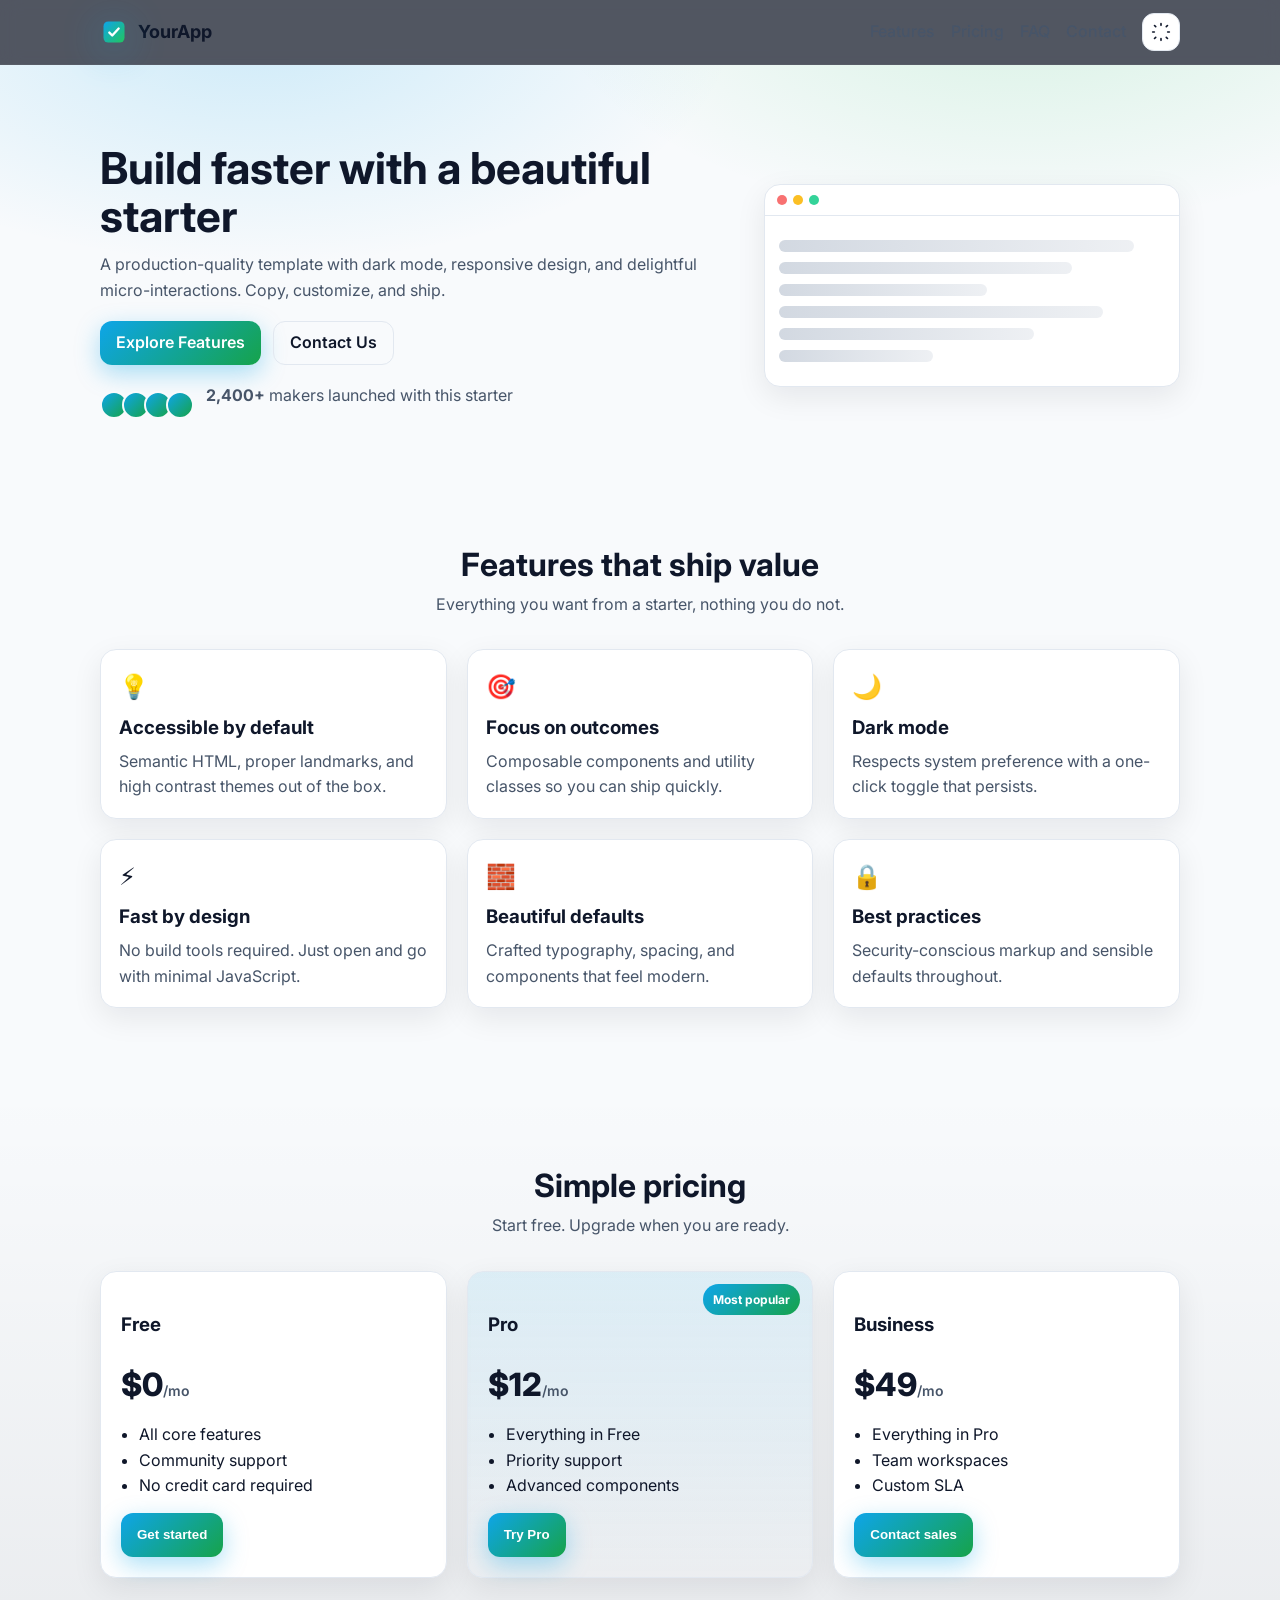
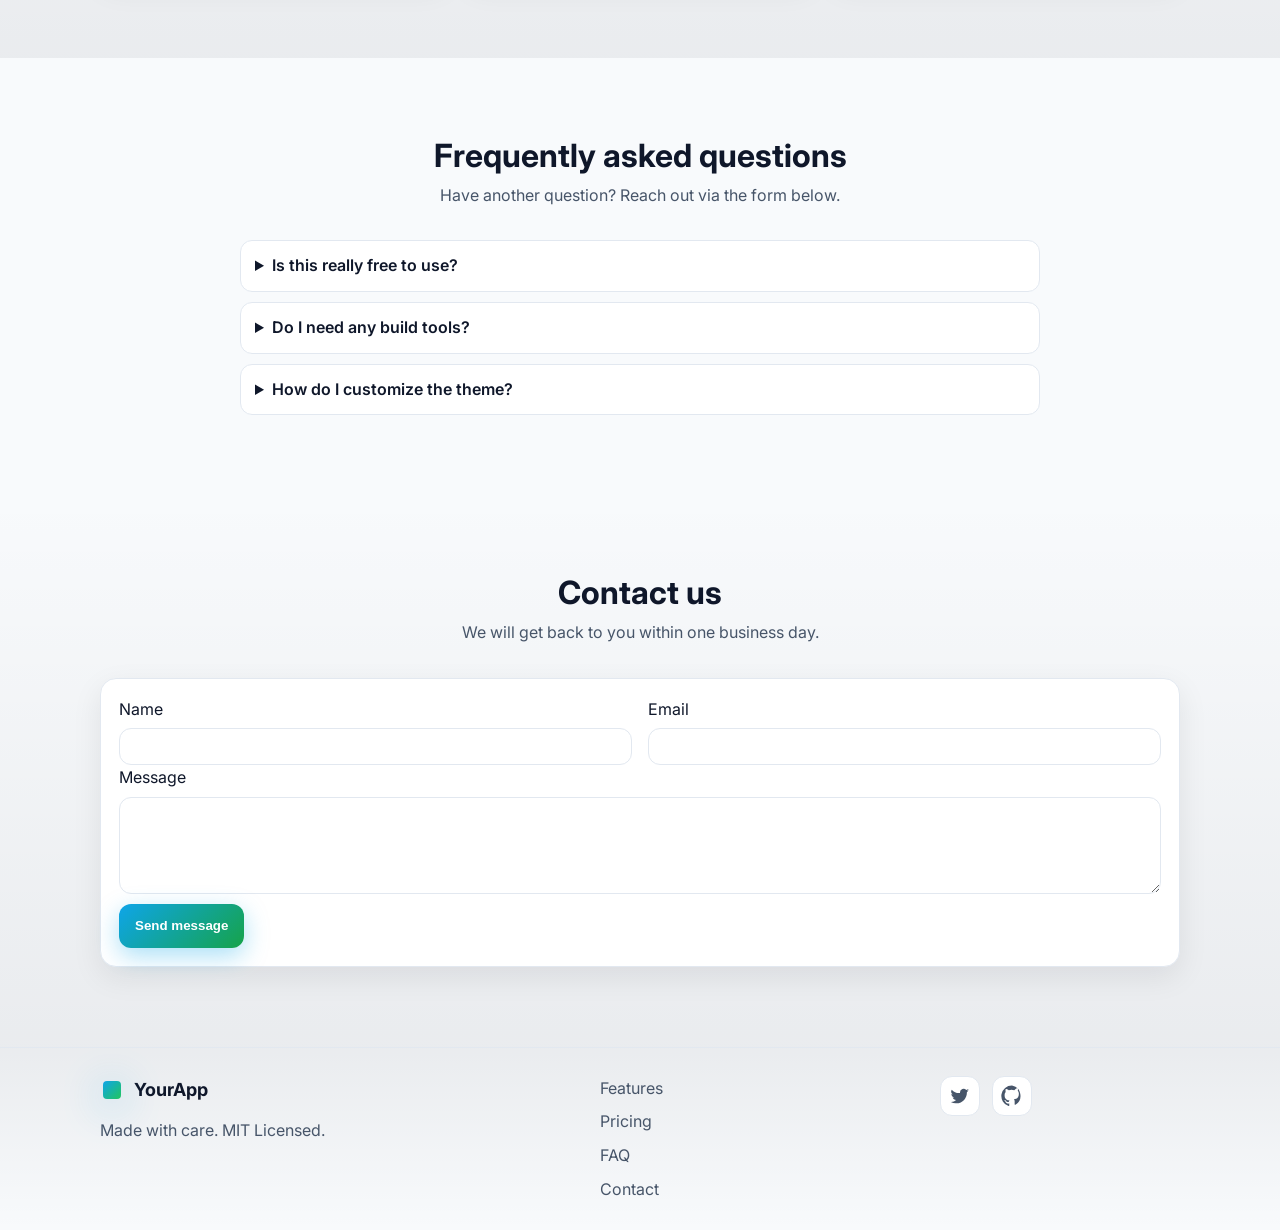
==== index.html @ cc0a560b "Create initial landing page with responsive design and dark mode Co-authored-by: mudassirhasan11 <mu" ====
<!doctype html>
<html lang="en">
  <head>
    <meta charset="utf-8" />
    <meta name="viewport" content="width=device-width, initial-scale=1" />
    <meta name="color-scheme" content="light dark" />
    <meta name="theme-color" content="#0ea5e9" />
    <title>YourApp — Modern Web App</title>
    <meta name="description" content="A modern, responsive website app template with dark mode and beautiful UI." />
    <link rel="preconnect" href="https://fonts.googleapis.com" />
    <link rel="preconnect" href="https://fonts.gstatic.com" crossorigin />
    <link href="https://fonts.googleapis.com/css2?family=Inter:wght@400;500;600;700;800&display=swap" rel="stylesheet">
    <link rel="stylesheet" href="/styles.css" />
  </head>
  <body class="theme">
    <a class="skip-link" href="#main">Skip to content</a>

    <header class="site-header">
      <div class="container header-inner">
        <a class="brand" href="#home" aria-label="YourApp home">
          <svg class="brand-mark" viewBox="0 0 24 24" width="28" height="28" aria-hidden="true" focusable="false">
            <defs>
              <linearGradient id="g" x1="0" y1="0" x2="1" y2="1">
                <stop offset="0%" stop-color="#0ea5e9" />
                <stop offset="100%" stop-color="#22c55e" />
              </linearGradient>
            </defs>
            <rect x="3" y="3" width="18" height="18" rx="4" fill="url(#g)" />
            <path d="M8 12.5l2.5 2.5L16 9" fill="none" stroke="white" stroke-width="2" stroke-linecap="round" stroke-linejoin="round" />
          </svg>
          <span class="brand-name">YourApp</span>
        </a>

        <button class="nav-toggle" id="navToggle" aria-expanded="false" aria-controls="siteNav" aria-label="Open menu">
          <span class="nav-toggle-bar"></span>
          <span class="nav-toggle-bar"></span>
          <span class="nav-toggle-bar"></span>
        </button>

        <nav class="site-nav" id="siteNav" aria-label="Primary">
          <a href="#features">Features</a>
          <a href="#pricing">Pricing</a>
          <a href="#faq">FAQ</a>
          <a href="#contact">Contact</a>
          <button id="themeToggle" class="theme-toggle" type="button" aria-label="Toggle dark mode">
            <svg class="sun" viewBox="0 0 24 24" width="20" height="20" aria-hidden="true"><path d="M12 4V2m0 20v-2M4 12H2m20 0h-2M5.64 5.64L4.22 4.22m15.56 15.56-1.42-1.42M18.36 5.64l1.42-1.42M5.64 18.36l-1.42 1.42" stroke="currentColor" stroke-width="2" stroke-linecap="round"/></svg>
            <svg class="moon" viewBox="0 0 24 24" width="20" height="20" aria-hidden="true"><path d="M21 12.79A9 9 0 1 1 11.21 3 7 7 0 0 0 21 12.79z" fill="currentColor"/></svg>
          </button>
        </nav>
      </div>
    </header>

    <main id="main">
      <section id="home" class="hero">
        <div class="container hero-inner">
          <div class="hero-content">
            <h1>Build faster with a beautiful starter</h1>
            <p>A production-quality template with dark mode, responsive design, and delightful micro-interactions. Copy, customize, and ship.</p>
            <div class="hero-actions">
              <a href="#features" class="btn btn-primary">Explore Features</a>
              <a href="#contact" class="btn btn-ghost">Contact Us</a>
            </div>
            <div class="hero-trust">
              <div class="avatars" aria-hidden="true">
                <span class="avatar a1"></span>
                <span class="avatar a2"></span>
                <span class="avatar a3"></span>
                <span class="avatar a4"></span>
              </div>
              <p><strong>2,400+</strong> makers launched with this starter</p>
            </div>
          </div>
          <div class="hero-visual" aria-hidden="true">
            <div class="visual-card">
              <div class="visual-header">
                <span class="dot red"></span>
                <span class="dot yellow"></span>
                <span class="dot green"></span>
              </div>
              <div class="visual-body">
                <div class="code-line" style="--w:92%"></div>
                <div class="code-line" style="--w:76%"></div>
                <div class="code-line" style="--w:54%"></div>
                <div class="code-line" style="--w:84%"></div>
                <div class="code-line" style="--w:66%"></div>
                <div class="code-line" style="--w:40%"></div>
              </div>
            </div>
          </div>
        </div>
      </section>

      <section id="features" class="section">
        <div class="container">
          <header class="section-header">
            <h2>Features that ship value</h2>
            <p>Everything you want from a starter, nothing you do not.</p>
          </header>
          <div class="grid features-grid">
            <article class="card feature" tabindex="0">
              <div class="icon" aria-hidden="true">💡</div>
              <h3>Accessible by default</h3>
              <p>Semantic HTML, proper landmarks, and high contrast themes out of the box.</p>
            </article>
            <article class="card feature" tabindex="0">
              <div class="icon" aria-hidden="true">🎯</div>
              <h3>Focus on outcomes</h3>
              <p>Composable components and utility classes so you can ship quickly.</p>
            </article>
            <article class="card feature" tabindex="0">
              <div class="icon" aria-hidden="true">🌙</div>
              <h3>Dark mode</h3>
              <p>Respects system preference with a one-click toggle that persists.</p>
            </article>
            <article class="card feature" tabindex="0">
              <div class="icon" aria-hidden="true">⚡</div>
              <h3>Fast by design</h3>
              <p>No build tools required. Just open and go with minimal JavaScript.</p>
            </article>
            <article class="card feature" tabindex="0">
              <div class="icon" aria-hidden="true">🧱</div>
              <h3>Beautiful defaults</h3>
              <p>Crafted typography, spacing, and components that feel modern.</p>
            </article>
            <article class="card feature" tabindex="0">
              <div class="icon" aria-hidden="true">🔒</div>
              <h3>Best practices</h3>
              <p>Security-conscious markup and sensible defaults throughout.</p>
            </article>
          </div>
        </div>
      </section>

      <section id="pricing" class="section alt">
        <div class="container">
          <header class="section-header">
            <h2>Simple pricing</h2>
            <p>Start free. Upgrade when you are ready.</p>
          </header>
          <div class="grid pricing-grid">
            <article class="card plan">
              <h3>Free</h3>
              <p class="price">$0<span>/mo</span></p>
              <ul class="list">
                <li>All core features</li>
                <li>Community support</li>
                <li>No credit card required</li>
              </ul>
              <button class="btn btn-primary">Get started</button>
            </article>
            <article class="card plan highlight" aria-label="Most popular">
              <div class="badge">Most popular</div>
              <h3>Pro</h3>
              <p class="price">$12<span>/mo</span></p>
              <ul class="list">
                <li>Everything in Free</li>
                <li>Priority support</li>
                <li>Advanced components</li>
              </ul>
              <button class="btn btn-primary">Try Pro</button>
            </article>
            <article class="card plan">
              <h3>Business</h3>
              <p class="price">$49<span>/mo</span></p>
              <ul class="list">
                <li>Everything in Pro</li>
                <li>Team workspaces</li>
                <li>Custom SLA</li>
              </ul>
              <button class="btn btn-primary">Contact sales</button>
            </article>
          </div>
        </div>
      </section>

      <section id="faq" class="section">
        <div class="container">
          <header class="section-header">
            <h2>Frequently asked questions</h2>
            <p>Have another question? Reach out via the form below.</p>
          </header>
          <div class="faq">
            <details>
              <summary>Is this really free to use?</summary>
              <p>Yes. You can use, modify, and deploy this starter anywhere. No attribution required.</p>
            </details>
            <details>
              <summary>Do I need any build tools?</summary>
              <p>No. This is a static site with zero build-step. Use any static host or simple HTTP server.</p>
            </details>
            <details>
              <summary>How do I customize the theme?</summary>
              <p>Adjust CSS variables in <code>styles.css</code>. Extend components or add utilities as needed.</p>
            </details>
          </div>
        </div>
      </section>

      <section id="contact" class="section alt">
        <div class="container">
          <header class="section-header">
            <h2>Contact us</h2>
            <p>We will get back to you within one business day.</p>
          </header>
          <form id="contactForm" class="card form" novalidate>
            <div class="grid form-grid">
              <label>
                <span>Name</span>
                <input type="text" name="name" autocomplete="name" required />
              </label>
              <label>
                <span>Email</span>
                <input type="email" name="email" autocomplete="email" required />
              </label>
            </div>
            <label>
              <span>Message</span>
              <textarea name="message" rows="5" required></textarea>
            </label>
            <div class="form-actions">
              <button type="submit" class="btn btn-primary">Send message</button>
              <p id="formStatus" role="status" aria-live="polite"></p>
            </div>
          </form>
        </div>
      </section>
    </main>

    <footer class="site-footer">
      <div class="container footer-inner">
        <div class="footer-brand">
          <a class="brand" href="#home" aria-label="YourApp home">
            <svg class="brand-mark" viewBox="0 0 24 24" width="24" height="24" aria-hidden="true"><rect x="3" y="3" width="18" height="18" rx="4" fill="url(#g)" /></svg>
            <span class="brand-name">YourApp</span>
          </a>
          <p>Made with care. MIT Licensed.</p>
        </div>
        <nav class="footer-nav" aria-label="Footer">
          <a href="#features">Features</a>
          <a href="#pricing">Pricing</a>
          <a href="#faq">FAQ</a>
          <a href="#contact">Contact</a>
        </nav>
        <div class="footer-social">
          <a href="#" aria-label="Twitter" class="social">
            <svg viewBox="0 0 24 24" width="22" height="22" aria-hidden="true"><path d="M22 5.8c-.7.3-1.5.6-2.3.7.8-.5 1.4-1.2 1.7-2.1-.8.5-1.7.9-2.6 1.1A3.8 3.8 0 0 0 12 7.8c0 .3 0 .6.1.9A10.8 10.8 0 0 1 3 5.1a3.8 3.8 0 0 0 1.2 5.1c-.6 0-1.1-.2-1.6-.4v.1c0 1.8 1.3 3.4 3.1 3.8-.6.1-1.1.1-1.7 0 .5 1.6 2 2.7 3.8 2.7A7.6 7.6 0 0 1 2 18.6 10.8 10.8 0 0 0 7.9 20c7.5 0 11.6-6.2 11.6-11.6v-.5c.8-.5 1.4-1.2 1.9-2.1z" fill="currentColor"/></svg>
          </a>
          <a href="#" aria-label="GitHub" class="social">
            <svg viewBox="0 0 24 24" width="22" height="22" aria-hidden="true"><path d="M12 .5A11.5 11.5 0 0 0 8.2 22.9c.6.1.8-.2.8-.6v-2.1c-3.3.7-4-1.6-4-1.6-.5-1.2-1.1-1.6-1.1-1.6-.9-.6.1-.6.1-.6 1 .1 1.5 1 1.5 1 .9 1.5 2.5 1.1 3.1.8.1-.7.4-1.1.7-1.4-2.6-.3-5.4-1.3-5.4-6 0-1.3.5-2.4 1.2-3.2 0-.3-.5-1.6.1-3.2 0 0 1-.3 3.3 1.2a11.5 11.5 0 0 1 6 0C17.2 2.9 18.2 3.2 18.2 3.2c.6 1.6.2 2.9.1 3.2.8.9 1.2 2 1.2 3.2 0 4.7-2.8 5.7-5.4 6 .4.4.8 1.1.8 2.2v3.2c0 .4.2.7.8.6A11.5 11.5 0 0 0 12 .5z" fill="currentColor"/></svg>
          </a>
        </div>
      </div>
    </footer>

    <script src="/main.js" defer></script>
  </body>
</html>
---- styles.css ----
:root{--bg: #0b1020;--bg-elev: #0f1732;--text: #e6e7ee;--muted:#a1a6b3;--brand:#0ea5e9;--brand-2:#22c55e;--border:#1e2747;--card:#0f1732;--shadow: 0 10px 30px rgba(2,8,23,.35)}
@media (prefers-color-scheme: light){:root{--bg:#f8fafc;--bg-elev:#ffffff;--text:#0f172a;--muted:#475569;--brand:#0ea5e9;--brand-2:#16a34a;--border:#e2e8f0;--card:#ffffff;--shadow: 0 10px 30px rgba(2,8,23,.08)}}
html,body{padding:0;margin:0}
*{box-sizing:border-box}
html{scroll-behavior:smooth}
body{font-family:Inter,ui-sans-serif,system-ui,-apple-system,Segoe UI,Roboto,Ubuntu,Cantarell,Noto Sans,sans-serif;line-height:1.6;background:var(--bg);color:var(--text)}
img,svg{display:block}

/* Utilities */
.container{max-width:1120px;margin:0 auto;padding:0 20px}
.section{padding:80px 0}
.section.alt{background:linear-gradient(180deg,transparent,rgba(2,8,23,.06))}
.section-header{max-width:720px;margin:0 auto 32px;text-align:center}
.section-header h2{font-size:32px;line-height:1.15;margin:0 0 8px}
.section-header p{margin:0;color:var(--muted)}
.grid{display:grid;gap:20px}
.features-grid{grid-template-columns:repeat(3,minmax(0,1fr))}
.pricing-grid{grid-template-columns:repeat(3,minmax(0,1fr))}
.form-grid{grid-template-columns:repeat(2,minmax(0,1fr));gap:16px}
@media (max-width: 960px){.features-grid,.pricing-grid{grid-template-columns:repeat(2,minmax(0,1fr))}}
@media (max-width: 640px){.features-grid,.pricing-grid,.form-grid{grid-template-columns:1fr}}

/* Header */
.skip-link{position:absolute;left:-999px;top:auto;width:1px;height:1px;overflow:hidden}
.skip-link:focus{left:16px;top:16px;width:auto;height:auto;padding:10px 14px;background:var(--bg-elev);border:1px solid var(--border);border-radius:10px}
.site-header{position:sticky;top:0;z-index:40;background:rgba(11,16,32,.7);backdrop-filter:saturate(1.2) blur(10px);border-bottom:1px solid rgba(255,255,255,.04)}
.header-inner{display:flex;align-items:center;justify-content:space-between;height:64px}
.brand{display:inline-flex;align-items:center;gap:10px;font-weight:700;color:var(--text);text-decoration:none}
.brand-mark{filter:drop-shadow(0 6px 20px rgba(14,165,233,.45))}
.brand-name{font-size:18px}
.site-nav{display:flex;align-items:center;gap:16px}
.site-nav a{color:var(--muted);text-decoration:none;font-weight:500}
.site-nav a:hover{color:var(--text)}
.theme-toggle{display:inline-grid;place-items:center;border:1px solid var(--border);border-radius:12px;background:var(--bg-elev);color:var(--text);padding:8px}
.theme-toggle .moon{display:none}
.theme.dark .theme-toggle .sun{display:none}
.theme.dark .theme-toggle .moon{display:block}
.nav-toggle{display:none;flex-direction:column;gap:4px;border:none;background:transparent}
.nav-toggle .nav-toggle-bar{width:22px;height:2px;background:var(--text);border-radius:1px}
@media (max-width: 880px){
  .nav-toggle{display:flex}
  .site-nav{position:fixed;inset:64px 0 auto 0;display:grid;background:var(--bg-elev);border-bottom:1px solid var(--border);padding:12px 20px;transform:translateY(-120%);transition:transform .25s ease}
  .site-nav.open{transform:translateY(0)}
}

/* Hero */
.hero{padding:80px 0 40px;background:
  radial-gradient(800px 400px at 20% -10%, rgba(14,165,233,.18), transparent 60%),
  radial-gradient(800px 400px at 80% -20%, rgba(34,197,94,.16), transparent 60%)}
.hero-inner{display:grid;grid-template-columns:1.2fr .8fr;gap:40px;align-items:center}
@media (max-width: 960px){.hero-inner{grid-template-columns:1fr;gap:28px}}
.hero h1{font-size:44px;line-height:1.08;margin:0 0 12px}
.hero p{margin:0 0 18px;color:var(--muted)}
.hero-actions{display:flex;gap:12px;flex-wrap:wrap}
.btn{display:inline-flex;align-items:center;justify-content:center;height:44px;padding:0 16px;border-radius:12px;font-weight:600;border:1px solid var(--border);background:var(--bg-elev);color:var(--text);text-decoration:none}
.btn:hover{transform:translateY(-1px)}
.btn-primary{background:linear-gradient(135deg,var(--brand),var(--brand-2));border:none;color:white;box-shadow:0 8px 24px rgba(14,165,233,.35)}
.btn-ghost{background:transparent}
.hero-trust{display:flex;align-items:center;gap:12px;margin-top:18px;color:var(--muted)}
.avatars{display:flex}
.avatar{width:28px;height:28px;border-radius:999px;border:2px solid var(--bg);margin-left:-6px;background:linear-gradient(135deg,var(--brand),var(--brand-2))}
.avatar:first-child{margin-left:0}
.hero-visual{display:grid}
.visual-card{border:1px solid var(--border);border-radius:16px;background:var(--card);box-shadow:var(--shadow);overflow:hidden}
.visual-header{display:flex;gap:6px;padding:10px 12px;border-bottom:1px solid var(--border);background:linear-gradient(180deg,rgba(255,255,255,.04),transparent)}
.dot{width:10px;height:10px;border-radius:999px;display:inline-block}
.dot.red{background:#f87171}
.dot.yellow{background:#fbbf24}
.dot.green{background:#34d399}
.visual-body{padding:14px}
.code-line{height:12px;border-radius:6px;margin:10px 0;background:linear-gradient(90deg,rgba(148,163,184,.42),rgba(148,163,184,.16));width:var(--w)}

/* Cards */
.card{background:var(--card);border:1px solid var(--border);border-radius:16px;box-shadow:var(--shadow);padding:18px}
.feature .icon{font-size:24px}
.feature h3{margin:6px 0 6px}
.feature p{margin:0;color:var(--muted)}
.plan{padding:20px}
.plan .price{font-size:32px;font-weight:800;margin:6px 0 12px}
.plan .price span{font-size:14px;font-weight:600;color:var(--muted)}
.plan .list{padding-left:18px;margin:0 0 14px}
.plan.highlight{position:relative;outline:2px solid transparent;background:linear-gradient(180deg, rgba(14,165,233,.10), transparent)}
.plan .badge{position:absolute;top:12px;right:12px;background:linear-gradient(135deg,var(--brand),var(--brand-2));color:white;border-radius:999px;padding:6px 10px;font-size:12px;font-weight:700}

/* FAQ */
.faq{max-width:800px;margin:0 auto}
.faq details{background:var(--card);border:1px solid var(--border);border-radius:12px;padding:12px 14px}
.faq details+details{margin-top:10px}
.faq summary{cursor:pointer;font-weight:600}
.faq p{margin:8px 0 0;color:var(--muted)}

/* Form */
.form label{display:grid;gap:6px}
.form input,.form textarea{width:100%;background:var(--bg-elev);border:1px solid var(--border);border-radius:12px;color:var(--text);padding:10px 12px}
.form input:focus,.form textarea:focus{outline:2px solid color-mix(in oklab, var(--brand) 60%, transparent)}
.form-actions{display:flex;align-items:center;gap:12px;margin-top:10px}
#formStatus{font-size:14px;color:var(--muted)}

/* Footer */
.site-footer{border-top:1px solid var(--border);padding:28px 0;background:linear-gradient(180deg,rgba(2,8,23,.06),transparent)}
.footer-inner{display:grid;grid-template-columns:1.2fr .8fr .6fr;gap:20px;align-items:start}
.footer-nav{display:grid;gap:8px}
.footer-nav a{color:var(--muted);text-decoration:none}
.footer-nav a:hover{color:var(--text)}
.footer-brand p{color:var(--muted);margin-top:8px}
.footer-social{display:flex;gap:12px}
.social{display:inline-grid;place-items:center;width:40px;height:40px;border-radius:12px;border:1px solid var(--border);color:var(--muted);text-decoration:none;background:var(--bg-elev)}
.social:hover{color:var(--text)}

/* Theme */
.theme{background:var(--bg);color:var(--text)}
.theme.dark{--bg:#0b1020;--bg-elev:#0f1732;--text:#e6e7ee;--muted:#a1a6b3;--border:#1e2747;--card:#0f1732}

/* Motion */
.feature, .plan, .faq details, .form {transition:transform .2s ease, box-shadow .2s ease}
.feature:hover, .plan:hover, .faq details:hover, .form:hover {transform:translateY(-1px);box-shadow:0 12px 40px rgba(2,8,23,.18)}
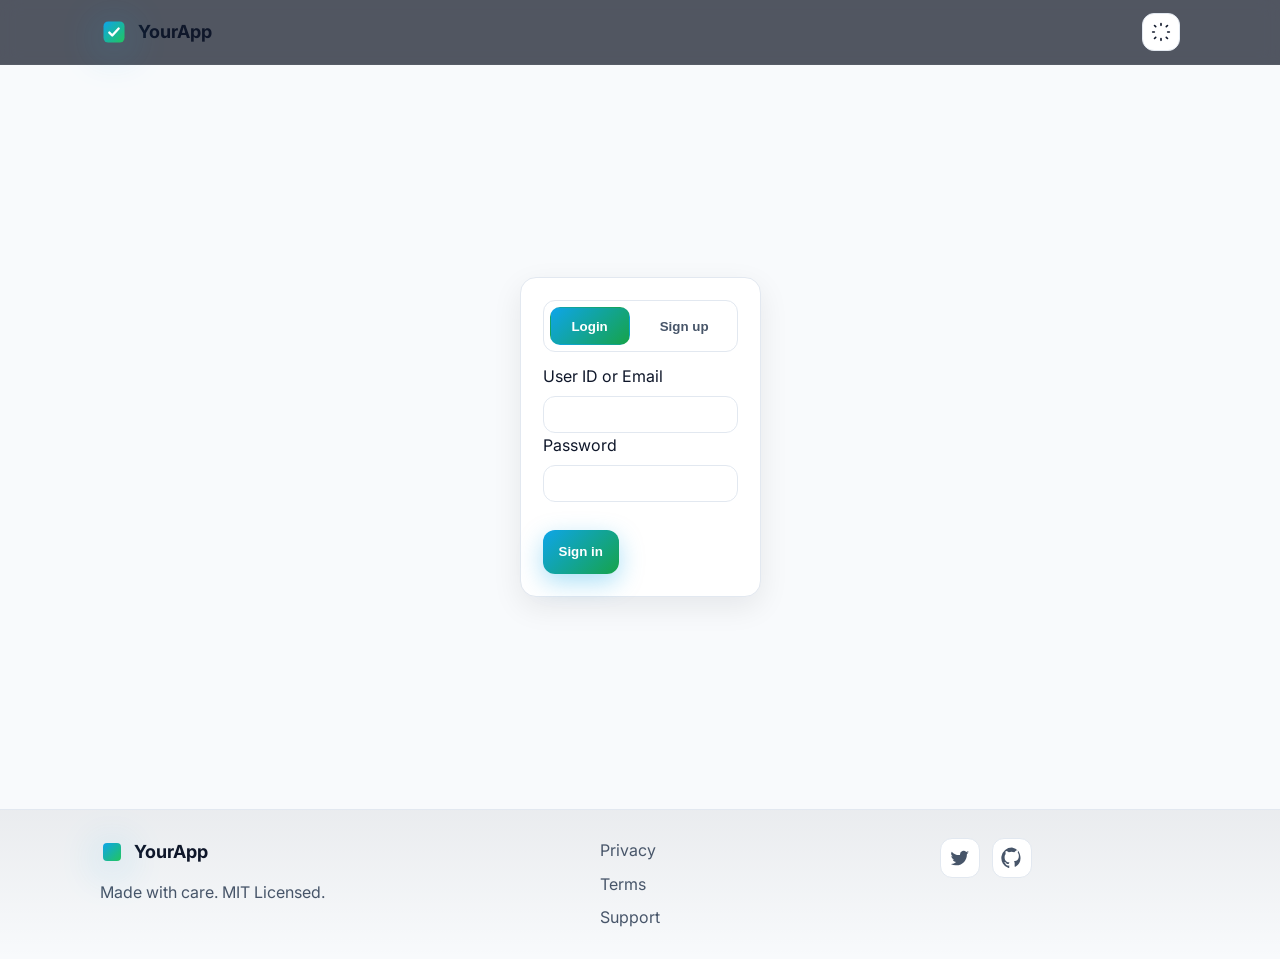
==== commit 734a2bbe: "Merge 68e3b0eb7012b10b2b866d27e5fa008631937b4e into 5669080a7780e4352e2607a565351fa67b89ebf6" ====
--- a/index.html
+++ b/index.html
@@ -5,8 +5,8 @@
     <meta name="viewport" content="width=device-width, initial-scale=1" />
     <meta name="color-scheme" content="light dark" />
     <meta name="theme-color" content="#0ea5e9" />
-    <title>YourApp — Modern Web App</title>
-    <meta name="description" content="A modern, responsive website app template with dark mode and beautiful UI." />
+    <title>Sign in · YourApp</title>
+    <meta name="description" content="Secure login and signup for YourApp." />
     <link rel="preconnect" href="https://fonts.googleapis.com" />
     <link rel="preconnect" href="https://fonts.gstatic.com" crossorigin />
     <link href="https://fonts.googleapis.com/css2?family=Inter:wght@400;500;600;700;800&display=swap" rel="stylesheet">
@@ -17,7 +17,7 @@
 
     <header class="site-header">
       <div class="container header-inner">
-        <a class="brand" href="#home" aria-label="YourApp home">
+        <a class="brand" href="#" aria-label="YourApp home">
           <svg class="brand-mark" viewBox="0 0 24 24" width="28" height="28" aria-hidden="true" focusable="false">
             <defs>
               <linearGradient id="g" x1="0" y1="0" x2="1" y2="1">
@@ -30,18 +30,7 @@
           </svg>
           <span class="brand-name">YourApp</span>
         </a>
-
-        <button class="nav-toggle" id="navToggle" aria-expanded="false" aria-controls="siteNav" aria-label="Open menu">
-          <span class="nav-toggle-bar"></span>
-          <span class="nav-toggle-bar"></span>
-          <span class="nav-toggle-bar"></span>
-        </button>
-
         <nav class="site-nav" id="siteNav" aria-label="Primary">
-          <a href="#features">Features</a>
-          <a href="#pricing">Pricing</a>
-          <a href="#faq">FAQ</a>
-          <a href="#contact">Contact</a>
           <button id="themeToggle" class="theme-toggle" type="button" aria-label="Toggle dark mode">
             <svg class="sun" viewBox="0 0 24 24" width="20" height="20" aria-hidden="true"><path d="M12 4V2m0 20v-2M4 12H2m20 0h-2M5.64 5.64L4.22 4.22m15.56 15.56-1.42-1.42M18.36 5.64l1.42-1.42M5.64 18.36l-1.42 1.42" stroke="currentColor" stroke-width="2" stroke-linecap="round"/></svg>
             <svg class="moon" viewBox="0 0 24 24" width="20" height="20" aria-hidden="true"><path d="M21 12.79A9 9 0 1 1 11.21 3 7 7 0 0 0 21 12.79z" fill="currentColor"/></svg>
@@ -50,196 +39,64 @@
       </div>
     </header>
 
-    <main id="main">
-      <section id="home" class="hero">
-        <div class="container hero-inner">
-          <div class="hero-content">
-            <h1>Build faster with a beautiful starter</h1>
-            <p>A production-quality template with dark mode, responsive design, and delightful micro-interactions. Copy, customize, and ship.</p>
-            <div class="hero-actions">
-              <a href="#features" class="btn btn-primary">Explore Features</a>
-              <a href="#contact" class="btn btn-ghost">Contact Us</a>
-            </div>
-            <div class="hero-trust">
-              <div class="avatars" aria-hidden="true">
-                <span class="avatar a1"></span>
-                <span class="avatar a2"></span>
-                <span class="avatar a3"></span>
-                <span class="avatar a4"></span>
-              </div>
-              <p><strong>2,400+</strong> makers launched with this starter</p>
-            </div>
+    <main id="main" class="auth">
+      <div class="container">
+        <div class="auth-card card">
+          <div class="tabs" role="tablist" aria-label="Authentication">
+            <button class="tab active" role="tab" aria-selected="true" aria-controls="panel-login" id="tab-login">Login</button>
+            <button class="tab" role="tab" aria-selected="false" aria-controls="panel-signup" id="tab-signup">Sign up</button>
           </div>
-          <div class="hero-visual" aria-hidden="true">
-            <div class="visual-card">
-              <div class="visual-header">
-                <span class="dot red"></span>
-                <span class="dot yellow"></span>
-                <span class="dot green"></span>
-              </div>
-              <div class="visual-body">
-                <div class="code-line" style="--w:92%"></div>
-                <div class="code-line" style="--w:76%"></div>
-                <div class="code-line" style="--w:54%"></div>
-                <div class="code-line" style="--w:84%"></div>
-                <div class="code-line" style="--w:66%"></div>
-                <div class="code-line" style="--w:40%"></div>
-              </div>
-            </div>
-          </div>
-        </div>
-      </section>
 
-      <section id="features" class="section">
-        <div class="container">
-          <header class="section-header">
-            <h2>Features that ship value</h2>
-            <p>Everything you want from a starter, nothing you do not.</p>
-          </header>
-          <div class="grid features-grid">
-            <article class="card feature" tabindex="0">
-              <div class="icon" aria-hidden="true">💡</div>
-              <h3>Accessible by default</h3>
-              <p>Semantic HTML, proper landmarks, and high contrast themes out of the box.</p>
-            </article>
-            <article class="card feature" tabindex="0">
-              <div class="icon" aria-hidden="true">🎯</div>
-              <h3>Focus on outcomes</h3>
-              <p>Composable components and utility classes so you can ship quickly.</p>
-            </article>
-            <article class="card feature" tabindex="0">
-              <div class="icon" aria-hidden="true">🌙</div>
-              <h3>Dark mode</h3>
-              <p>Respects system preference with a one-click toggle that persists.</p>
-            </article>
-            <article class="card feature" tabindex="0">
-              <div class="icon" aria-hidden="true">⚡</div>
-              <h3>Fast by design</h3>
-              <p>No build tools required. Just open and go with minimal JavaScript.</p>
-            </article>
-            <article class="card feature" tabindex="0">
-              <div class="icon" aria-hidden="true">🧱</div>
-              <h3>Beautiful defaults</h3>
-              <p>Crafted typography, spacing, and components that feel modern.</p>
-            </article>
-            <article class="card feature" tabindex="0">
-              <div class="icon" aria-hidden="true">🔒</div>
-              <h3>Best practices</h3>
-              <p>Security-conscious markup and sensible defaults throughout.</p>
-            </article>
-          </div>
-        </div>
-      </section>
+          <section id="panel-login" class="tab-panel" role="tabpanel" aria-labelledby="tab-login">
+            <form id="loginForm" class="form" novalidate>
+              <label>
+                <span>User ID or Email</span>
+                <input type="text" name="userid" autocomplete="username" required />
+              </label>
+              <label>
+                <span>Password</span>
+                <input type="password" name="password" autocomplete="current-password" required />
+              </label>
+              <p class="error" id="loginError" role="alert" aria-live="polite"></p>
+              <button class="btn btn-primary" type="submit">Sign in</button>
+            </form>
+          </section>
 
-      <section id="pricing" class="section alt">
-        <div class="container">
-          <header class="section-header">
-            <h2>Simple pricing</h2>
-            <p>Start free. Upgrade when you are ready.</p>
-          </header>
-          <div class="grid pricing-grid">
-            <article class="card plan">
-              <h3>Free</h3>
-              <p class="price">$0<span>/mo</span></p>
-              <ul class="list">
-                <li>All core features</li>
-                <li>Community support</li>
-                <li>No credit card required</li>
-              </ul>
-              <button class="btn btn-primary">Get started</button>
-            </article>
-            <article class="card plan highlight" aria-label="Most popular">
-              <div class="badge">Most popular</div>
-              <h3>Pro</h3>
-              <p class="price">$12<span>/mo</span></p>
-              <ul class="list">
-                <li>Everything in Free</li>
-                <li>Priority support</li>
-                <li>Advanced components</li>
-              </ul>
-              <button class="btn btn-primary">Try Pro</button>
-            </article>
-            <article class="card plan">
-              <h3>Business</h3>
-              <p class="price">$49<span>/mo</span></p>
-              <ul class="list">
-                <li>Everything in Pro</li>
-                <li>Team workspaces</li>
-                <li>Custom SLA</li>
-              </ul>
-              <button class="btn btn-primary">Contact sales</button>
-            </article>
-          </div>
-        </div>
-      </section>
-
-      <section id="faq" class="section">
-        <div class="container">
-          <header class="section-header">
-            <h2>Frequently asked questions</h2>
-            <p>Have another question? Reach out via the form below.</p>
-          </header>
-          <div class="faq">
-            <details>
-              <summary>Is this really free to use?</summary>
-              <p>Yes. You can use, modify, and deploy this starter anywhere. No attribution required.</p>
-            </details>
-            <details>
-              <summary>Do I need any build tools?</summary>
-              <p>No. This is a static site with zero build-step. Use any static host or simple HTTP server.</p>
-            </details>
-            <details>
-              <summary>How do I customize the theme?</summary>
-              <p>Adjust CSS variables in <code>styles.css</code>. Extend components or add utilities as needed.</p>
-            </details>
-          </div>
-        </div>
-      </section>
-
-      <section id="contact" class="section alt">
-        <div class="container">
-          <header class="section-header">
-            <h2>Contact us</h2>
-            <p>We will get back to you within one business day.</p>
-          </header>
-          <form id="contactForm" class="card form" novalidate>
-            <div class="grid form-grid">
-              <label>
-                <span>Name</span>
-                <input type="text" name="name" autocomplete="name" required />
-              </label>
+          <section id="panel-signup" class="tab-panel hidden" role="tabpanel" aria-labelledby="tab-signup">
+            <form id="signupForm" class="form" novalidate>
               <label>
                 <span>Email</span>
                 <input type="email" name="email" autocomplete="email" required />
               </label>
-            </div>
-            <label>
-              <span>Message</span>
-              <textarea name="message" rows="5" required></textarea>
-            </label>
-            <div class="form-actions">
-              <button type="submit" class="btn btn-primary">Send message</button>
-              <p id="formStatus" role="status" aria-live="polite"></p>
-            </div>
-          </form>
+              <label>
+                <span>Password</span>
+                <input type="password" name="password" autocomplete="new-password" required />
+              </label>
+              <label>
+                <span>Confirm password</span>
+                <input type="password" name="confirm" autocomplete="new-password" required />
+              </label>
+              <p class="error" id="signupError" role="alert" aria-live="polite"></p>
+              <button class="btn btn-primary" type="submit">Create account</button>
+            </form>
+          </section>
         </div>
-      </section>
+      </div>
     </main>
 
     <footer class="site-footer">
       <div class="container footer-inner">
         <div class="footer-brand">
-          <a class="brand" href="#home" aria-label="YourApp home">
+          <a class="brand" href="#" aria-label="YourApp home">
             <svg class="brand-mark" viewBox="0 0 24 24" width="24" height="24" aria-hidden="true"><rect x="3" y="3" width="18" height="18" rx="4" fill="url(#g)" /></svg>
             <span class="brand-name">YourApp</span>
           </a>
           <p>Made with care. MIT Licensed.</p>
         </div>
         <nav class="footer-nav" aria-label="Footer">
-          <a href="#features">Features</a>
-          <a href="#pricing">Pricing</a>
-          <a href="#faq">FAQ</a>
-          <a href="#contact">Contact</a>
+          <a href="#">Privacy</a>
+          <a href="#">Terms</a>
+          <a href="#">Support</a>
         </nav>
         <div class="footer-social">
           <a href="#" aria-label="Twitter" class="social">
@@ -253,5 +110,6 @@
     </footer>
 
     <script src="/main.js" defer></script>
+    <script src="/auth.js" defer></script>
   </body>
 </html>
--- a/styles.css
+++ b/styles.css
@@ -113,4 +113,22 @@
 
 /* Motion */
 .feature, .plan, .faq details, .form {transition:transform .2s ease, box-shadow .2s ease}
-.feature:hover, .plan:hover, .faq details:hover, .form:hover {transform:translateY(-1px);box-shadow:0 12px 40px rgba(2,8,23,.18)}+.feature:hover, .plan:hover, .faq details:hover, .form:hover {transform:translateY(-1px);box-shadow:0 12px 40px rgba(2,8,23,.18)}
+
+/* Auth */
+.auth{display:grid;place-items:center;min-height:calc(100dvh - 64px - 92px);padding:40px 0}
+.auth-card{width:min(560px, 100%);padding:22px}
+.tabs{display:flex;gap:8px;margin-bottom:12px;background:var(--bg-elev);border:1px solid var(--border);border-radius:12px;padding:6px}
+.tab{flex:1 1 auto;height:38px;border-radius:10px;border:1px solid transparent;background:transparent;color:var(--muted);font-weight:600}
+.tab.active{background:linear-gradient(135deg,var(--brand),var(--brand-2));color:#fff}
+.tab-panel{display:grid;gap:12px}
+.hidden{display:none}
+.error{min-height:20px;color:#ef4444;font-size:14px;margin:2px 0}
+.auth-card .btn{margin-top:4px}
+
+/* Maintenance */
+.maint{padding:28px}
+.maint-body{display:grid;gap:14px}
+.maint-status{display:flex;align-items:center;gap:12px}
+.spinner{width:18px;height:18px;border-radius:999px;border:3px solid rgba(148,163,184,.35);border-top-color:var(--brand);animation:spin 1s linear infinite}
+@keyframes spin{to{transform:rotate(360deg)}}
